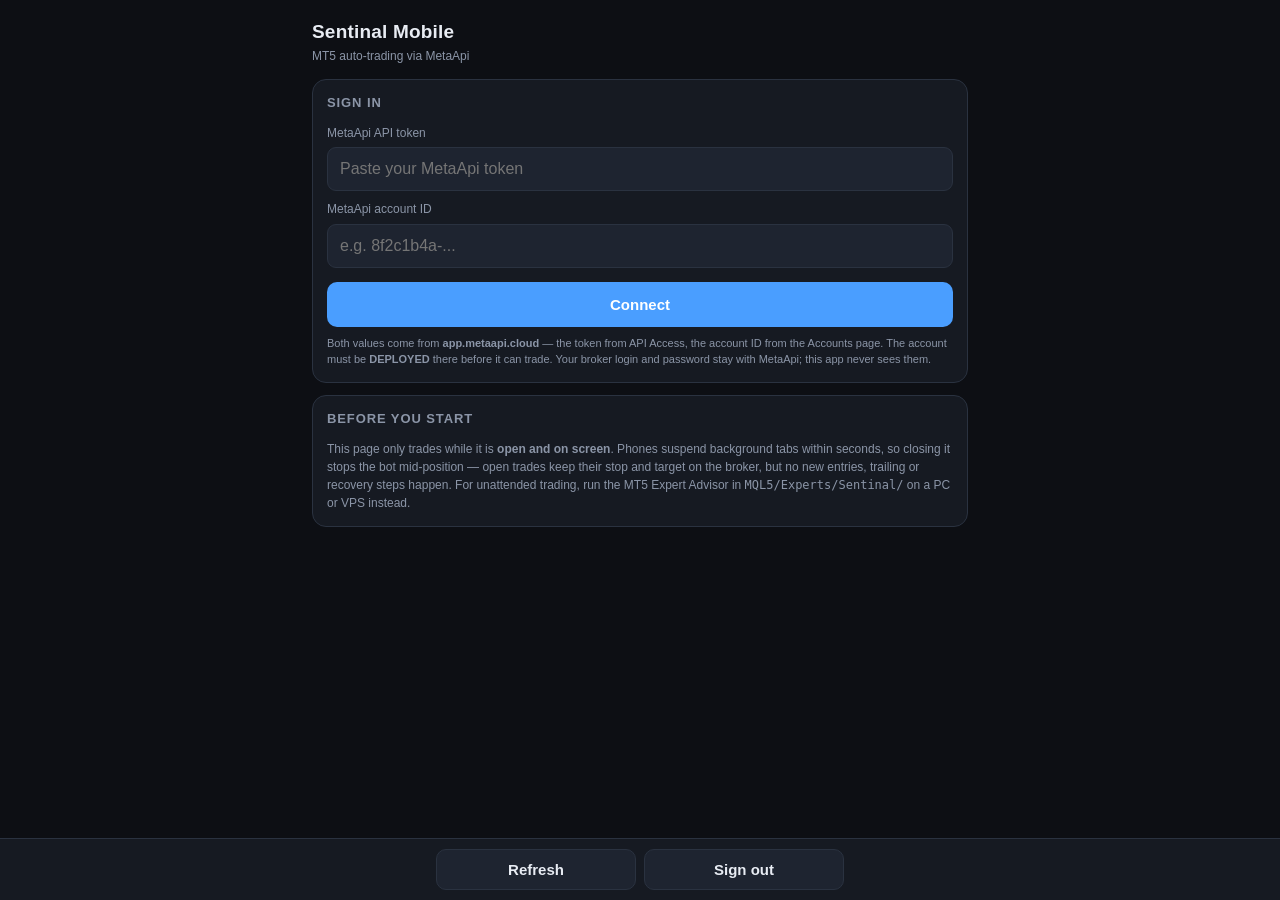
==== mobile/index.html @ 9204e298 "Add mobile web app for auto-trading via MetaApi A phone cannot speak MT5's protocol - there is no pu" ====
<!doctype html>
<html lang="en">
<head>
<meta charset="utf-8">
<meta name="viewport" content="width=device-width, initial-scale=1, viewport-fit=cover">
<meta name="theme-color" content="#0d0f14">
<meta name="apple-mobile-web-app-capable" content="yes">
<title>Sentinal Mobile</title>
<style>
  :root{
    --bg:#0d0f14; --panel:#161a22; --panel2:#1e2430; --line:#2a3240;
    --text:#e8ecf3; --dim:#8b95a7; --accent:#4a9eff;
    --ok:#33d17a; --warn:#f0b429; --bad:#ff5c5c;
  }
  *{box-sizing:border-box;-webkit-tap-highlight-color:transparent}
  html,body{margin:0;padding:0}
  body{
    background:var(--bg); color:var(--text);
    font:15px/1.45 -apple-system,BlinkMacSystemFont,"Segoe UI",Roboto,sans-serif;
    padding:env(safe-area-inset-top) 0 env(safe-area-inset-bottom);
    overscroll-behavior-y:contain;
  }
  .wrap{max-width:680px;margin:0 auto;padding:12px 12px 90px}
  h1{font-size:19px;margin:6px 0 2px;letter-spacing:.2px}
  .sub{color:var(--dim);font-size:12px;margin-bottom:14px}
  .card{background:var(--panel);border:1px solid var(--line);border-radius:14px;padding:14px;margin-bottom:12px}
  .card h2{font-size:13px;text-transform:uppercase;letter-spacing:.9px;color:var(--dim);margin:0 0 12px}
  label{display:block;font-size:12px;color:var(--dim);margin:10px 0 5px}
  input,select{
    width:100%;background:var(--panel2);border:1px solid var(--line);color:var(--text);
    border-radius:9px;padding:12px;font-size:16px;font-family:inherit;
  }
  input:focus,select:focus{outline:none;border-color:var(--accent)}
  button{
    width:100%;border:0;border-radius:10px;padding:14px;font-size:15px;font-weight:600;
    font-family:inherit;background:var(--accent);color:#fff;margin-top:14px;cursor:pointer;
  }
  button.ghost{background:var(--panel2);color:var(--text);border:1px solid var(--line)}
  button:disabled{opacity:.5}
  .row{display:flex;justify-content:space-between;gap:10px;padding:7px 0;border-bottom:1px solid var(--line);font-size:13px}
  .row:last-child{border-bottom:0}
  .row .k{color:var(--dim)}
  .row .v{text-align:right;font-variant-numeric:tabular-nums;word-break:break-word}
  .pill{display:inline-block;padding:3px 10px;border-radius:999px;font-size:11px;font-weight:700;letter-spacing:.5px}
  .ok{background:rgba(51,209,122,.15);color:var(--ok)}
  .warn{background:rgba(240,180,41,.15);color:var(--warn)}
  .bad{background:rgba(255,92,92,.15);color:var(--bad)}
  .err{background:rgba(255,92,92,.1);border:1px solid rgba(255,92,92,.35);color:#ffb3b3;
       border-radius:9px;padding:11px;font:12px/1.5 ui-monospace,SFMono-Regular,Menlo,monospace;
       white-space:pre-wrap;word-break:break-all;margin-top:10px}
  canvas{width:100%;height:220px;display:block;background:var(--panel2);border-radius:10px}
  .toggle{display:flex;align-items:center;justify-content:space-between;gap:12px;margin-top:4px}
  .switch{position:relative;width:60px;height:34px;flex:0 0 60px}
  .switch input{position:absolute;opacity:0;width:100%;height:100%;margin:0;z-index:2}
  .slider{position:absolute;inset:0;background:var(--panel2);border:1px solid var(--line);
          border-radius:999px;transition:.2s}
  .slider:before{content:"";position:absolute;width:26px;height:26px;left:3px;top:3px;
                 background:var(--dim);border-radius:50%;transition:.2s}
  .switch input:checked+.slider{background:rgba(51,209,122,.25);border-color:var(--ok)}
  .switch input:checked+.slider:before{transform:translateX(26px);background:var(--ok)}
  .hint{font-size:11px;color:var(--dim);margin-top:8px;line-height:1.5}
  .log{font:11px/1.6 ui-monospace,SFMono-Regular,Menlo,monospace;color:var(--dim);
       max-height:190px;overflow-y:auto;white-space:pre-wrap;word-break:break-word}
  .grid2{display:grid;grid-template-columns:1fr 1fr;gap:10px}
  .hidden{display:none}
  .bar{position:fixed;left:0;right:0;bottom:0;background:var(--panel);border-top:1px solid var(--line);
       padding:10px 12px calc(10px + env(safe-area-inset-bottom));display:flex;gap:8px;justify-content:center}
  .bar button{margin:0;flex:1;max-width:200px;padding:11px}
</style>
</head>
<body>
<div class="wrap">

  <h1>Sentinal Mobile</h1>
  <div class="sub">MT5 auto-trading via MetaApi</div>

  <!-- ---------------- LOGIN ---------------- -->
  <section id="loginView">
    <div class="card">
      <h2>Sign in</h2>

      <label>MetaApi API token</label>
      <input id="inToken" type="password" placeholder="Paste your MetaApi token" autocomplete="off">

      <label>MetaApi account ID</label>
      <input id="inAccount" type="text" placeholder="e.g. 8f2c1b4a-..." autocomplete="off">

      <button id="btnConnect">Connect</button>
      <div id="loginErr" class="err hidden"></div>

      <div class="hint">
        Both values come from <b>app.metaapi.cloud</b> — the token from API Access,
        the account ID from the Accounts page. The account must be
        <b>DEPLOYED</b> there before it can trade. Your broker login and password
        stay with MetaApi; this app never sees them.
      </div>
    </div>

    <div class="card">
      <h2>Before you start</h2>
      <div class="hint" style="font-size:12px">
        This page only trades while it is <b>open and on screen</b>. Phones suspend
        background tabs within seconds, so closing it stops the bot mid-position —
        open trades keep their stop and target on the broker, but no new entries,
        trailing or recovery steps happen. For unattended trading, run the MT5
        Expert Advisor in <code>MQL5/Experts/Sentinal/</code> on a PC or VPS instead.
      </div>
    </div>
  </section>

  <!-- ---------------- MAIN ---------------- -->
  <section id="mainView" class="hidden">

    <div class="card">
      <h2>Connection</h2>
      <div id="connRows"></div>
      <div id="connErr" class="err hidden"></div>
    </div>

    <div class="card">
      <h2>Auto-trade</h2>
      <div class="toggle">
        <div>
          <div id="autoLabel" style="font-weight:600">Off — monitoring only</div>
          <div class="hint" style="margin-top:2px">Places live orders when on.</div>
        </div>
        <label class="switch">
          <input type="checkbox" id="autoToggle">
          <span class="slider"></span>
        </label>
      </div>
      <div id="autoState" class="hint"></div>
    </div>

    <div class="card">
      <h2>Market</h2>
      <div id="priceRows"></div>
      <canvas id="chart" width="640" height="220"></canvas>
      <div class="hint" id="chartInfo">Loading candles…</div>
    </div>

    <div class="card">
      <h2>Trade settings</h2>
      <div class="grid2">
        <div><label>Symbol</label><input id="sSymbol" value="XAUUSD"></div>
        <div><label>Timeframe</label>
          <select id="sTimeframe">
            <option>1m</option><option>5m</option><option selected>15m</option>
            <option>30m</option><option>1h</option><option>4h</option>
          </select></div>
        <div><label>Initial lot</label><input id="sLot" type="number" step="0.01" value="0.01"></div>
        <div><label>Max positions</label><input id="sMaxPos" type="number" step="1" value="5"></div>
        <div><label>Stop loss ($)</label><input id="sSL" type="number" step="0.1" value="2.0"></div>
        <div><label>Take profit ($)</label><input id="sTP" type="number" step="0.1" value="1.0"></div>
      </div>
    </div>

    <div class="card">
      <h2>Martingale</h2>
      <div class="grid2">
        <div><label>Multiplier</label><input id="sMult" type="number" step="0.1" value="2.0"></div>
        <div><label>Max recovery</label><input id="sMaxRec" type="number" step="1" value="3"></div>
        <div><label>Loss to recover ($)</label><input id="sTrigger" type="number" step="0.1" value="0.5"></div>
        <div><label>Enabled</label>
          <select id="sMart"><option value="1" selected>Yes</option><option value="0">No</option></select></div>
      </div>
      <div id="recoveryRow" class="hint"></div>
    </div>

    <div class="card">
      <h2>Risk &amp; session</h2>
      <div class="grid2">
        <div><label>Daily profit target ($)</label><input id="sDayTarget" type="number" step="1" value="100"></div>
        <div><label>Max total loss (%)</label><input id="sMaxLoss" type="number" step="1" value="50"></div>
        <div><label>NY start (UTC)</label><input id="sNYStart" type="number" step="1" value="13"></div>
        <div><label>NY end (UTC)</label><input id="sNYEnd" type="number" step="1" value="22"></div>
        <div><label>New York only</label>
          <select id="sNYOnly"><option value="1" selected>Yes</option><option value="0">No</option></select></div>
        <div><label>Max spread (points)</label><input id="sMaxSpread" type="number" step="1" value="500"></div>
      </div>
      <button class="ghost" id="btnSave">Save settings</button>
    </div>

    <div class="card">
      <h2>Activity</h2>
      <div id="log" class="log"></div>
    </div>
  </section>
</div>

<div class="bar hidden" id="bottomBar">
  <button class="ghost" id="btnRefresh">Refresh</button>
  <button class="ghost" id="btnLogout">Sign out</button>
</div>

<script>
"use strict";

/* ------------------------------------------------------------------
   MetaApi REST client.

   The phone cannot speak MT5's protocol, so MetaApi runs a real
   terminal in the cloud and exposes it over HTTPS. Every failure is
   surfaced with its exact status and body rather than a generic
   message - a wrong region or an undeployed account should say so.
------------------------------------------------------------------- */
const PROVISIONING = "https://mt-provisioning-api-v1.agiliumtrade.agiliumtrade.ai";
const clientBase = region =>
  `https://mt-client-api-v1.${region}.agiliumtrade.agiliumtrade.ai`;

const S = {
  token: "", accountId: "", region: "", state: "", connStatus: "",
  account: null, price: null, candles: [], positions: [],
  balance: 0, equity: 0, startEquity: 0, dayStartEquity: 0, dayStamp: "",
  auto: false, recoveryStep: 0, lastDealId: "", halted: "", timer: null,
  lastBarTime: 0, lastEntryBar: 0
};

const $ = id => document.getElementById(id);
const nowUTC = () => new Date();

function log(msg, kind) {
  const el = $("log");
  const t = new Date().toTimeString().slice(0, 8);
  const mark = kind === "bad" ? "!" : kind === "ok" ? "+" : "·";
  el.textContent = `${t} ${mark} ${msg}\n` + el.textContent;
  if (el.textContent.length > 9000) el.textContent = el.textContent.slice(0, 9000);
}

async function api(url, opts = {}) {
  const res = await fetch(url, {
    ...opts,
    headers: { "auth-token": S.token, "Content-Type": "application/json", ...(opts.headers || {}) }
  });
  const text = await res.text();
  let body; try { body = text ? JSON.parse(text) : null; } catch { body = text; }
  if (!res.ok) {
    const detail = typeof body === "string" ? body : JSON.stringify(body, null, 2);
    const err = new Error(`HTTP ${res.status} ${res.statusText}\n${detail}`);
    err.status = res.status;
    throw err;
  }
  return body;
}

/* ---------------- settings ---------------- */
const FIELDS = ["sSymbol","sTimeframe","sLot","sMaxPos","sSL","sTP","sMult","sMaxRec",
                "sTrigger","sMart","sDayTarget","sMaxLoss","sNYStart","sNYEnd","sNYOnly","sMaxSpread"];

function saveSettings() {
  const o = {}; FIELDS.forEach(f => o[f] = $(f).value);
  localStorage.setItem("sentinal.settings", JSON.stringify(o));
  log("Settings saved.", "ok");
}
function loadSettings() {
  try {
    const o = JSON.parse(localStorage.getItem("sentinal.settings") || "{}");
    FIELDS.forEach(f => { if (o[f] !== undefined) $(f).value = o[f]; });
  } catch {}
}
const cfg = () => ({
  symbol: $("sSymbol").value.trim(),
  timeframe: $("sTimeframe").value,
  lot: +$("sLot").value, maxPos: +$("sMaxPos").value,
  sl: +$("sSL").value, tp: +$("sTP").value,
  mult: +$("sMult").value, maxRec: +$("sMaxRec").value,
  trigger: +$("sTrigger").value, martingale: $("sMart").value === "1",
  dayTarget: +$("sDayTarget").value, maxLoss: +$("sMaxLoss").value,
  nyStart: +$("sNYStart").value, nyEnd: +$("sNYEnd").value,
  nyOnly: $("sNYOnly").value === "1", maxSpread: +$("sMaxSpread").value
});

/* ---------------- connect ---------------- */
async function connect() {
  const token = $("inToken").value.trim();
  const accountId = $("inAccount").value.trim();
  $("loginErr").classList.add("hidden");

  if (!token || !accountId) {
    showLoginError("Both the MetaApi token and the account ID are required.");
    return;
  }
  $("btnConnect").disabled = true;
  $("btnConnect").textContent = "Connecting…";

  S.token = token; S.accountId = accountId;
  try {
    const acc = await api(`${PROVISIONING}/users/current/accounts/${accountId}`);
    S.account = acc;
    S.region  = acc.region || "new-york";
    S.state   = acc.state || "UNKNOWN";
    S.connStatus = acc.connectionStatus || "UNKNOWN";

    localStorage.setItem("sentinal.auth", JSON.stringify({ token, accountId }));
    log(`Account ${acc.name || accountId} — ${S.state} in ${S.region}.`, "ok");

    $("loginView").classList.add("hidden");
    $("mainView").classList.remove("hidden");
    $("bottomBar").classList.remove("hidden");

    await refresh();
    S.timer = setInterval(tick, 5000);
  } catch (e) {
    showLoginError(e.message);
  } finally {
    $("btnConnect").disabled = false;
    $("btnConnect").textContent = "Connect";
  }
}

function showLoginError(msg) {
  const el = $("loginErr");
  el.textContent = msg;
  el.classList.remove("hidden");
}

/* ---------------- polling ---------------- */
async function refresh() {
  const c = cfg();
  $("connErr").classList.add("hidden");
  try {
    const acc = await api(`${PROVISIONING}/users/current/accounts/${S.accountId}`);
    S.account = acc; S.region = acc.region || S.region;
    S.state = acc.state; S.connStatus = acc.connectionStatus;

    if (acc.state !== "DEPLOYED") {
      renderConnection();
      showConnError(
        `Account state is ${acc.state}, not DEPLOYED.\n` +
        `Open app.metaapi.cloud/accounts and deploy it. Nothing can trade until then.`);
      return;
    }

    const base = clientBase(S.region);
    const [info, price, positions] = await Promise.all([
      api(`${base}/users/current/accounts/${S.accountId}/account-information`),
      api(`${base}/users/current/accounts/${S.accountId}/symbols/${encodeURIComponent(c.symbol)}/current-price`),
      api(`${base}/users/current/accounts/${S.accountId}/positions`)
    ]);

    S.balance = info.balance; S.equity = info.equity;
    S.price = price; S.positions = positions || [];
    if (!S.startEquity) S.startEquity = info.equity;

    const day = new Date().toISOString().slice(0, 10);
    if (S.dayStamp !== day) { S.dayStamp = day; S.dayStartEquity = info.equity; S.halted = ""; }

    await loadCandles();
    renderConnection(); renderPrice(); drawChart();
  } catch (e) {
    renderConnection();
    showConnError(e.message);
  }
}

function showConnError(msg) {
  const el = $("connErr");
  el.textContent = msg;
  el.classList.remove("hidden");
}

async function loadCandles() {
  const c = cfg();
  const base = clientBase(S.region);
  const url = `${base}/users/current/accounts/${S.accountId}` +
              `/historical-market-data/symbols/${encodeURIComponent(c.symbol)}` +
              `/timeframes/${c.timeframe}/candles?limit=120`;
  const data = await api(url);
  S.candles = Array.isArray(data) ? data : [];
  $("chartInfo").textContent =
    S.candles.length ? `${S.candles.length} candles · ${c.symbol} ${c.timeframe}`
                     : "No candle data returned for this symbol.";
}

/* ---------------- render ---------------- */
function rows(target, pairs) {
  $(target).innerHTML = pairs.map(([k, v, cls]) =>
    `<div class="row"><span class="k">${k}</span><span class="v ${cls || ""}">${v}</span></div>`
  ).join("");
}

function renderConnection() {
  const a = S.account || {};
  const deployed = S.state === "DEPLOYED";
  const connected = S.connStatus === "CONNECTED";
  const pill = (t, c) => `<span class="pill ${c}">${t}</span>`;

  rows("connRows", [
    ["State", deployed ? pill("DEPLOYED", "ok") : pill(S.state || "UNKNOWN", "bad")],
    ["Broker link", connected ? pill("CONNECTED", "ok") : pill(S.connStatus || "—", "warn")],
    ["Region", S.region || "—"],
    ["Account", a.login ? `${a.login} (${a.name || ""})` : "—"],
    ["Balance", S.balance ? S.balance.toFixed(2) : "—"],
    ["Equity", S.equity ? S.equity.toFixed(2) : "—"],
    ["Open positions", `${S.positions.length} / ${cfg().maxPos}`]
  ]);
}

function renderPrice() {
  const p = S.price || {};
  const c = cfg();
  const spread = (p.ask != null && p.bid != null) ? (p.ask - p.bid) : null;
  const digits = (S.candles[0] && String(S.candles[0].close).split(".")[1]?.length) || 2;
  const point = Math.pow(10, -digits);
  const spreadPts = spread != null ? spread / point : null;

  rows("priceRows", [
    ["Symbol", c.symbol],
    ["Bid / Ask", p.bid != null ? `${p.bid} / ${p.ask}` : "—"],
    ["Spread", spreadPts != null
      ? `${spreadPts.toFixed(0)} / ${c.maxSpread} pts` +
        (spreadPts > c.maxSpread ? "  (too wide)" : "")
      : "—",
      spreadPts != null && spreadPts > c.maxSpread ? "" : ""],
    ["Session", c.nyOnly ? (inSession() ? "NY open" : "outside NY") : "always on"],
    ["Recovery", c.martingale ? `step ${S.recoveryStep} / ${c.maxRec} · next lot ${nextLot().toFixed(2)}` : "off"]
  ]);
  $("recoveryRow").textContent = c.martingale
    ? `Ladder: ${Array.from({length: c.maxRec + 1}, (_, i) => (c.lot * Math.pow(c.mult, i)).toFixed(2)).join(" → ")}`
    : "Martingale disabled — every entry uses the initial lot.";
}

function drawChart() {
  const cv = $("chart"), ctx = cv.getContext("2d");
  const W = cv.width, H = cv.height;
  ctx.clearRect(0, 0, W, H);
  const data = S.candles.slice(-70);
  if (!data.length) return;

  const highs = data.map(d => d.high), lows = data.map(d => d.low);
  const hi = Math.max(...highs), lo = Math.min(...lows);
  const pad = (hi - lo) * 0.08 || 1;
  const top = hi + pad, bot = lo - pad;
  const y = v => H - ((v - bot) / (top - bot)) * H;
  const bw = W / data.length;

  ctx.strokeStyle = "#2a3240"; ctx.lineWidth = 1;
  for (let i = 1; i < 4; i++) {
    const gy = (H / 4) * i;
    ctx.beginPath(); ctx.moveTo(0, gy); ctx.lineTo(W, gy); ctx.stroke();
  }

  data.forEach((d, i) => {
    const x = i * bw + bw / 2;
    const up = d.close >= d.open;
    ctx.strokeStyle = ctx.fillStyle = up ? "#33d17a" : "#ff5c5c";
    ctx.beginPath(); ctx.moveTo(x, y(d.high)); ctx.lineTo(x, y(d.low)); ctx.stroke();
    const yo = y(d.open), yc = y(d.close);
    ctx.fillRect(x - bw * 0.32, Math.min(yo, yc), bw * 0.64, Math.max(1, Math.abs(yc - yo)));
  });
}

/* ---------------- strategy (mirrors the EA) ---------------- */
function ema(values, period) {
  const k = 2 / (period + 1);
  let e = values[0], out = [e];
  for (let i = 1; i < values.length; i++) { e = values[i] * k + e * (1 - k); out.push(e); }
  return out;
}

function signal() {
  const closes = S.candles.map(c => c.close);
  if (closes.length < 40) return 0;
  const f = ema(closes, 12), s = ema(closes, 26);
  const n = closes.length - 1;
  if (f[n - 1] <= s[n - 1] && f[n] > s[n]) return 1;
  if (f[n - 1] >= s[n - 1] && f[n] < s[n]) return -1;
  return 0;
}

function inSession() {
  const c = cfg();
  if (!c.nyOnly) return true;
  const h = nowUTC().getUTCHours();
  return c.nyStart <= c.nyEnd ? (h >= c.nyStart && h < c.nyEnd)
                              : (h >= c.nyStart || h < c.nyEnd);
}

function nextLot() {
  const c = cfg();
  if (!c.martingale || S.recoveryStep <= 0) return c.lot;
  return +(c.lot * Math.pow(c.mult, S.recoveryStep)).toFixed(2);
}

function blockedReason() {
  const c = cfg();
  if (!S.auto) return "auto-trade off";
  if (S.state !== "DEPLOYED") return `account ${S.state}`;
  if (S.halted) return S.halted;
  if (!inSession()) return "outside New York session";
  if (S.positions.length >= c.maxPos) return "position limit reached";

  const p = S.price;
  if (!p || p.bid == null) return "no price";
  if (S.candles.length < 40) return "not enough candles";
  return "";
}

async function tick() {
  await refresh();
  const c = cfg();

  // Halt conditions, both proportional to the account.
  if (c.dayTarget > 0 && S.dayStartEquity && (S.equity - S.dayStartEquity) >= c.dayTarget) {
    if (S.halted !== "daily profit target reached") log("Daily profit target reached — stopping for today.", "ok");
    S.halted = "daily profit target reached";
  }
  if (c.maxLoss > 0 && S.startEquity &&
      ((S.equity - S.startEquity) / S.startEquity * 100) <= -c.maxLoss) {
    if (S.halted !== "max total loss reached") log("Max total loss reached — halted.", "bad");
    S.halted = "max total loss reached";
  }

  const reason = blockedReason();
  $("autoState").textContent = reason ? `Idle — ${reason}.` : "Armed — waiting for a signal.";
  if (reason) return;

  // One entry per candle.
  const last = S.candles[S.candles.length - 1];
  const barTime = last ? new Date(last.time).getTime() : 0;
  if (barTime && barTime === S.lastEntryBar) return;

  const sig = signal();
  if (!sig) return;

  const spread = S.price.ask - S.price.bid;
  await placeOrder(sig > 0 ? "ORDER_TYPE_BUY" : "ORDER_TYPE_SELL", spread);
  S.lastEntryBar = barTime;
}

async function placeOrder(actionType, spread) {
  const c = cfg();
  const lot = nextLot();
  const p = S.price;
  const isBuy = actionType === "ORDER_TYPE_BUY";
  const entry = isBuy ? p.ask : p.bid;

  // Dollar stop/target converted to a price distance for this lot size.
  // contractSize x lot gives money per 1.0 of price movement.
  const contract = (S.account && S.account.contractSize) || 100;
  const perPrice = contract * lot;
  if (perPrice <= 0) { log("Cannot size order — contract size unknown.", "bad"); return; }

  let slDist = c.sl / perPrice;
  let tpDist = c.tp / perPrice;
  const minDist = spread * 2;
  if (slDist < minDist) slDist = minDist;
  if (tpDist < minDist) tpDist = minDist;

  const sl = +(isBuy ? entry - slDist : entry + slDist).toFixed(3);
  const tp = +(isBuy ? entry + tpDist : entry - tpDist).toFixed(3);

  try {
    const base = clientBase(S.region);
    const res = await api(`${base}/users/current/accounts/${S.accountId}/trade`, {
      method: "POST",
      body: JSON.stringify({
        actionType, symbol: c.symbol, volume: lot,
        stopLoss: sl, takeProfit: tp, comment: "Sentinal"
      })
    });
    log(`${isBuy ? "BUY" : "SELL"} ${lot} @ ${entry} · SL ${sl} · TP ${tp}` +
        (res && res.orderId ? ` · #${res.orderId}` : ""), "ok");
  } catch (e) {
    log(`Order rejected: ${e.message.split("\n")[0]}`, "bad");
    showConnError(e.message);
  }
}

/* ---------------- auto-trade toggle ---------------- */
$("autoToggle").addEventListener("change", e => {
  S.auto = e.target.checked;
  $("autoLabel").textContent = S.auto ? "On — placing live orders" : "Off — monitoring only";
  $("autoLabel").style.color = S.auto ? "var(--ok)" : "var(--text)";
  log(S.auto ? "Auto-trade ENABLED." : "Auto-trade disabled.", S.auto ? "ok" : null);
  if (S.auto && S.state !== "DEPLOYED")
    log(`Account is ${S.state}; nothing will trade until it is DEPLOYED.`, "bad");
});

$("btnConnect").addEventListener("click", connect);
$("btnSave").addEventListener("click", saveSettings);
$("btnRefresh").addEventListener("click", () => { log("Manual refresh."); refresh(); });
$("btnLogout").addEventListener("click", () => {
  clearInterval(S.timer);
  localStorage.removeItem("sentinal.auth");
  location.reload();
});

/* ---------------- boot ---------------- */
loadSettings();
try {
  const saved = JSON.parse(localStorage.getItem("sentinal.auth") || "null");
  if (saved && saved.token) {
    $("inToken").value = saved.token;
    $("inAccount").value = saved.accountId;
  }
} catch {}
</script>
</body>
</html>
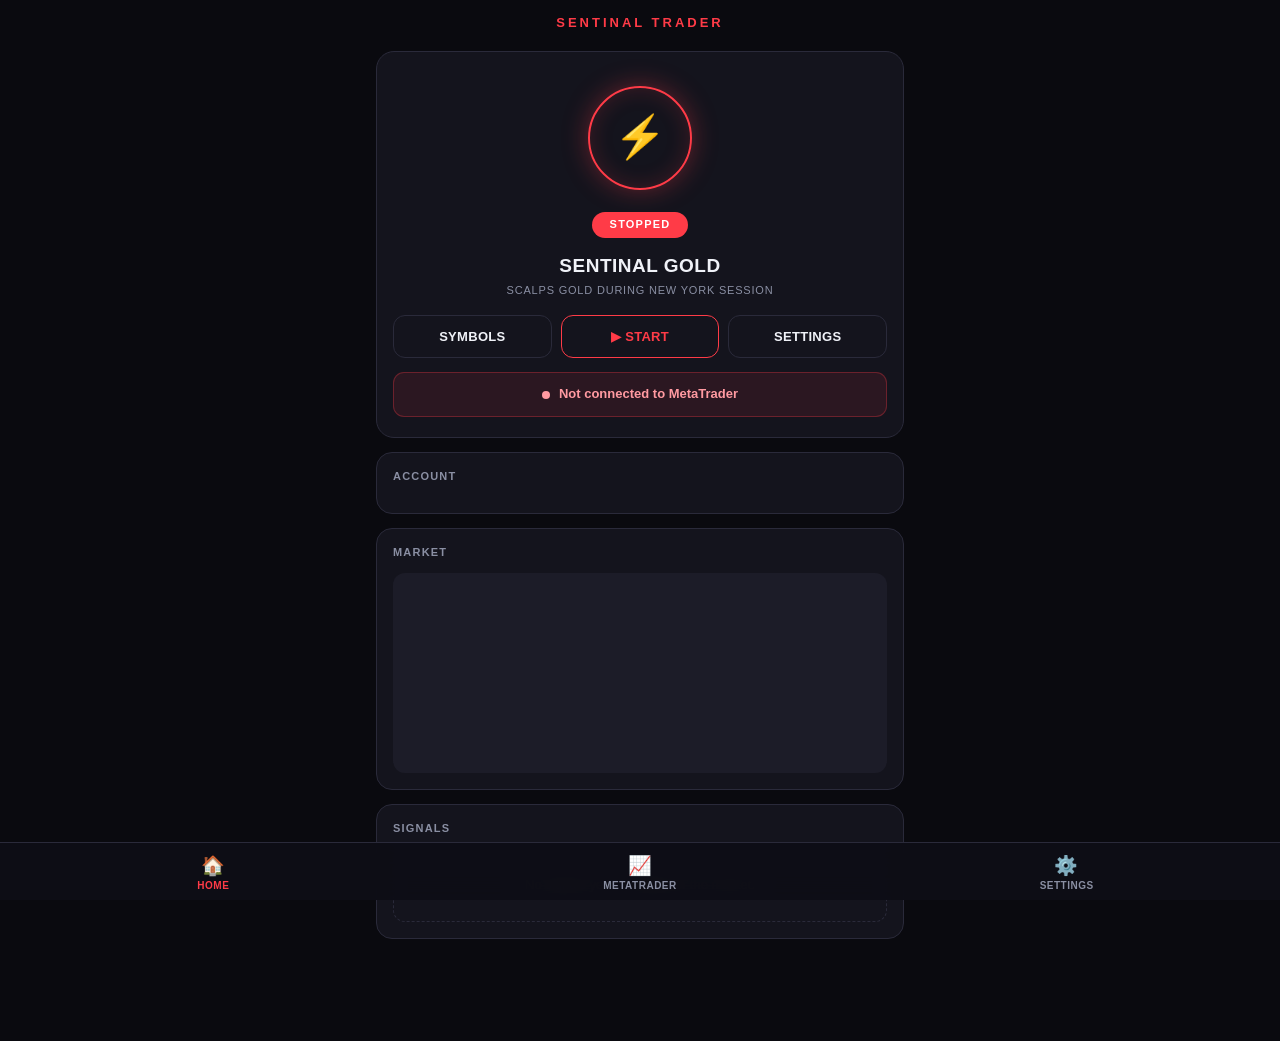
==== commit 10e2546e: "Rebuild mobile app around broker login and a start/stop bot card Reworks the app to the UX the user " ====
--- a/mobile/index.html
+++ b/mobile/index.html
@@ -3,598 +3,734 @@
 <head>
 <meta charset="utf-8">
 <meta name="viewport" content="width=device-width, initial-scale=1, viewport-fit=cover">
-<meta name="theme-color" content="#0d0f14">
+<meta name="theme-color" content="#0a0a0f">
 <meta name="apple-mobile-web-app-capable" content="yes">
-<title>Sentinal Mobile</title>
+<meta name="apple-mobile-web-app-status-bar-style" content="black-translucent">
+<title>Sentinal Trader</title>
 <style>
   :root{
-    --bg:#0d0f14; --panel:#161a22; --panel2:#1e2430; --line:#2a3240;
-    --text:#e8ecf3; --dim:#8b95a7; --accent:#4a9eff;
-    --ok:#33d17a; --warn:#f0b429; --bad:#ff5c5c;
+    --bg:#0a0a0f; --card:#14141d; --card2:#1c1c28; --line:#2a2a3a;
+    --text:#f0f2f8; --dim:#8a8fa3;
+    --red:#ff3b47; --redglow:rgba(255,59,71,.35);
+    --green:#22e06a; --amber:#ffc043; --blue:#4a9eff;
   }
   *{box-sizing:border-box;-webkit-tap-highlight-color:transparent}
-  html,body{margin:0;padding:0}
+  html,body{margin:0;padding:0;height:100%}
   body{
     background:var(--bg); color:var(--text);
     font:15px/1.45 -apple-system,BlinkMacSystemFont,"Segoe UI",Roboto,sans-serif;
-    padding:env(safe-area-inset-top) 0 env(safe-area-inset-bottom);
     overscroll-behavior-y:contain;
   }
-  .wrap{max-width:680px;margin:0 auto;padding:12px 12px 90px}
-  h1{font-size:19px;margin:6px 0 2px;letter-spacing:.2px}
-  .sub{color:var(--dim);font-size:12px;margin-bottom:14px}
-  .card{background:var(--panel);border:1px solid var(--line);border-radius:14px;padding:14px;margin-bottom:12px}
-  .card h2{font-size:13px;text-transform:uppercase;letter-spacing:.9px;color:var(--dim);margin:0 0 12px}
-  label{display:block;font-size:12px;color:var(--dim);margin:10px 0 5px}
+  .app{max-width:560px;margin:0 auto;min-height:100%;
+       padding:calc(14px + env(safe-area-inset-top)) 16px calc(88px + env(safe-area-inset-bottom))}
+
+  .brand{text-align:center;margin-bottom:18px}
+  .brand .name{font-size:13px;font-weight:800;letter-spacing:3px;color:var(--red)}
+
+  .orb{width:104px;height:104px;border-radius:50%;margin:14px auto 12px;
+       display:flex;align-items:center;justify-content:center;font-size:42px;
+       border:2px solid var(--red);box-shadow:0 0 26px var(--redglow),inset 0 0 22px rgba(255,59,71,.18)}
+  .orb.on{border-color:var(--green);box-shadow:0 0 26px rgba(34,224,106,.35),inset 0 0 22px rgba(34,224,106,.18)}
+
+  h1{font-size:22px;margin:4px 0 2px;text-align:center;letter-spacing:.3px}
+  .sub{color:var(--dim);font-size:13px;text-align:center;margin-bottom:18px}
+
+  .card{background:var(--card);border:1px solid var(--line);border-radius:16px;padding:16px;margin-bottom:14px}
+  .card h2{font-size:11px;text-transform:uppercase;letter-spacing:1.2px;color:var(--dim);margin:0 0 12px;font-weight:700}
+
+  label{display:block;font-size:12px;font-weight:600;color:var(--text);margin:14px 0 6px}
+  label:first-of-type{margin-top:0}
+  .field{position:relative}
+  .field .ico{position:absolute;left:13px;top:50%;transform:translateY(-50%);font-size:15px;opacity:.65}
   input,select{
-    width:100%;background:var(--panel2);border:1px solid var(--line);color:var(--text);
-    border-radius:9px;padding:12px;font-size:16px;font-family:inherit;
-  }
-  input:focus,select:focus{outline:none;border-color:var(--accent)}
-  button{
-    width:100%;border:0;border-radius:10px;padding:14px;font-size:15px;font-weight:600;
-    font-family:inherit;background:var(--accent);color:#fff;margin-top:14px;cursor:pointer;
-  }
-  button.ghost{background:var(--panel2);color:var(--text);border:1px solid var(--line)}
-  button:disabled{opacity:.5}
-  .row{display:flex;justify-content:space-between;gap:10px;padding:7px 0;border-bottom:1px solid var(--line);font-size:13px}
-  .row:last-child{border-bottom:0}
-  .row .k{color:var(--dim)}
-  .row .v{text-align:right;font-variant-numeric:tabular-nums;word-break:break-word}
-  .pill{display:inline-block;padding:3px 10px;border-radius:999px;font-size:11px;font-weight:700;letter-spacing:.5px}
-  .ok{background:rgba(51,209,122,.15);color:var(--ok)}
-  .warn{background:rgba(240,180,41,.15);color:var(--warn)}
-  .bad{background:rgba(255,92,92,.15);color:var(--bad)}
-  .err{background:rgba(255,92,92,.1);border:1px solid rgba(255,92,92,.35);color:#ffb3b3;
-       border-radius:9px;padding:11px;font:12px/1.5 ui-monospace,SFMono-Regular,Menlo,monospace;
-       white-space:pre-wrap;word-break:break-all;margin-top:10px}
-  canvas{width:100%;height:220px;display:block;background:var(--panel2);border-radius:10px}
-  .toggle{display:flex;align-items:center;justify-content:space-between;gap:12px;margin-top:4px}
-  .switch{position:relative;width:60px;height:34px;flex:0 0 60px}
-  .switch input{position:absolute;opacity:0;width:100%;height:100%;margin:0;z-index:2}
-  .slider{position:absolute;inset:0;background:var(--panel2);border:1px solid var(--line);
-          border-radius:999px;transition:.2s}
-  .slider:before{content:"";position:absolute;width:26px;height:26px;left:3px;top:3px;
-                 background:var(--dim);border-radius:50%;transition:.2s}
-  .switch input:checked+.slider{background:rgba(51,209,122,.25);border-color:var(--ok)}
-  .switch input:checked+.slider:before{transform:translateX(26px);background:var(--ok)}
-  .hint{font-size:11px;color:var(--dim);margin-top:8px;line-height:1.5}
-  .log{font:11px/1.6 ui-monospace,SFMono-Regular,Menlo,monospace;color:var(--dim);
-       max-height:190px;overflow-y:auto;white-space:pre-wrap;word-break:break-word}
-  .grid2{display:grid;grid-template-columns:1fr 1fr;gap:10px}
-  .hidden{display:none}
-  .bar{position:fixed;left:0;right:0;bottom:0;background:var(--panel);border-top:1px solid var(--line);
-       padding:10px 12px calc(10px + env(safe-area-inset-bottom));display:flex;gap:8px;justify-content:center}
-  .bar button{margin:0;flex:1;max-width:200px;padding:11px}
+    width:100%;background:var(--card2);border:1px solid var(--line);color:var(--text);
+    border-radius:11px;padding:14px 14px 14px 40px;font-size:16px;font-family:inherit;
+    appearance:none;-webkit-appearance:none;
+  }
+  select{background-image:linear-gradient(45deg,transparent 50%,var(--dim) 50%),
+                        linear-gradient(135deg,var(--dim) 50%,transparent 50%);
+         background-position:calc(100% - 19px) 50%,calc(100% - 14px) 50%;
+         background-size:5px 5px,5px 5px;background-repeat:no-repeat}
+  input.plain,select.plain{padding-left:14px}
+  input:focus,select:focus{outline:none;border-color:var(--red)}
+
+  button{width:100%;border:0;border-radius:12px;padding:15px;font-size:15px;font-weight:700;
+         font-family:inherit;background:var(--red);color:#fff;margin-top:16px;cursor:pointer;
+         letter-spacing:.3px}
+  button.ghost{background:transparent;color:var(--text);border:1px solid var(--line)}
+  button.green{background:var(--green);color:#03210f}
+  button:disabled{opacity:.45}
+
+  .note{display:flex;gap:10px;align-items:flex-start;background:rgba(74,158,255,.09);
+        border:1px solid rgba(74,158,255,.3);border-radius:11px;padding:12px;margin-top:14px;
+        font-size:12px;line-height:1.5;color:#bcd8ff}
+
+  .status{display:flex;gap:9px;align-items:center;justify-content:center;border-radius:11px;
+          padding:12px;font-size:13px;font-weight:600;margin-top:14px}
+  .status.off{background:rgba(255,59,71,.1);border:1px solid rgba(255,59,71,.3);color:#ff9aa1}
+  .status.on{background:rgba(34,224,106,.1);border:1px solid rgba(34,224,106,.3);color:#8df0b4}
+  .status.busy{background:rgba(255,192,67,.1);border:1px solid rgba(255,192,67,.3);color:#ffd98a}
+  .dot{width:8px;height:8px;border-radius:50%;background:currentColor;flex:0 0 8px}
+
+  .err{background:rgba(255,59,71,.08);border:1px solid rgba(255,59,71,.35);color:#ffb3b8;
+       border-radius:11px;padding:12px;margin-top:12px;
+       font:11px/1.55 ui-monospace,SFMono-Regular,Menlo,monospace;white-space:pre-wrap;word-break:break-all}
+
+  .linkrow{display:flex;justify-content:space-between;align-items:center;margin-bottom:12px}
+  .linkrow .l{font-size:13px;font-weight:700;color:var(--green)}
+  .linkrow a{font-size:12px;font-weight:600;color:var(--dim);text-decoration:none;margin-left:16px}
+  .linkrow a.danger{color:var(--red)}
+
+  .kv{display:grid;grid-template-columns:1fr 1fr;gap:12px;margin-top:4px}
+  .kv .k{font-size:11px;color:var(--dim);margin-bottom:2px}
+  .kv .v{font-size:13px;font-weight:600;word-break:break-word}
+
+  .botcard{background:var(--card);border:1px solid var(--line);border-radius:18px;padding:20px 16px;text-align:center;margin-bottom:14px}
+  .badge{display:inline-block;padding:5px 18px;border-radius:999px;font-size:11px;font-weight:800;letter-spacing:1.2px;margin-top:10px}
+  .badge.stopped{background:var(--red);color:#fff}
+  .badge.running{background:var(--green);color:#03210f}
+  .botname{font-size:19px;font-weight:800;letter-spacing:.5px;margin:14px 0 4px}
+  .bottag{font-size:11px;color:var(--dim);letter-spacing:.8px;text-transform:uppercase}
+  .btnrow{display:flex;gap:9px;margin-top:16px}
+  .btnrow button{margin:0;flex:1;padding:13px 8px;font-size:13px;border:1px solid var(--line);background:transparent;color:var(--text)}
+  .btnrow button.primary{border-color:var(--red);color:var(--red)}
+  .btnrow button.primary.on{border-color:var(--green);color:var(--green)}
+
+  .rowlist .row{display:flex;justify-content:space-between;gap:12px;padding:9px 0;
+                border-bottom:1px solid var(--line);font-size:13px}
+  .rowlist .row:last-child{border-bottom:0}
+  .rowlist .k{color:var(--dim)}
+  .rowlist .v{text-align:right;font-variant-numeric:tabular-nums;font-weight:600}
+  .v.good{color:var(--green)} .v.bad{color:var(--red)} .v.warn{color:var(--amber)}
+
+  canvas{width:100%;height:200px;display:block;background:var(--card2);border-radius:12px;margin-top:4px}
+
+  .grid2{display:grid;grid-template-columns:1fr 1fr;gap:12px}
+  .log{font:11px/1.65 ui-monospace,SFMono-Regular,Menlo,monospace;color:var(--dim);
+       max-height:210px;overflow-y:auto;white-space:pre-wrap;word-break:break-word}
+  .empty{text-align:center;color:var(--dim);font-size:13px;padding:26px 10px;
+         border:1px dashed var(--line);border-radius:12px}
+
+  .nav{position:fixed;left:0;right:0;bottom:0;background:rgba(14,14,22,.97);
+       backdrop-filter:blur(12px);border-top:1px solid var(--line);display:flex;
+       padding-bottom:env(safe-area-inset-bottom);z-index:10}
+  .nav button{flex:1;background:none;border:0;margin:0;padding:11px 4px 9px;border-radius:0;
+              color:var(--dim);font-size:10px;font-weight:700;letter-spacing:.5px}
+  .nav button .i{display:block;font-size:19px;margin-bottom:3px}
+  .nav button.active{color:var(--red)}
+  .hidden{display:none!important}
 </style>
 </head>
 <body>
-<div class="wrap">
-
-  <h1>Sentinal Mobile</h1>
-  <div class="sub">MT5 auto-trading via MetaApi</div>
-
-  <!-- ---------------- LOGIN ---------------- -->
-  <section id="loginView">
+<div class="app">
+
+  <!-- ================= HOME ================= -->
+  <section id="tabHome">
+    <div class="brand"><div class="name">SENTINAL TRADER</div></div>
+
+    <div class="botcard">
+      <div class="orb" id="botOrb">⚡</div>
+      <div id="botBadge" class="badge stopped">STOPPED</div>
+      <div class="botname">SENTINAL GOLD</div>
+      <div class="bottag">Scalps gold during New York session</div>
+      <div class="btnrow">
+        <button id="btnSymbols" class="">SYMBOLS</button>
+        <button id="btnStart" class="primary">▶ START</button>
+        <button id="btnSettingsJump">SETTINGS</button>
+      </div>
+      <div id="botState" class="status off" style="margin-top:14px">
+        <span class="dot"></span><span id="botStateText">Not connected to MetaTrader</span>
+      </div>
+    </div>
+
     <div class="card">
-      <h2>Sign in</h2>
-
-      <label>MetaApi API token</label>
-      <input id="inToken" type="password" placeholder="Paste your MetaApi token" autocomplete="off">
-
-      <label>MetaApi account ID</label>
-      <input id="inAccount" type="text" placeholder="e.g. 8f2c1b4a-..." autocomplete="off">
-
-      <button id="btnConnect">Connect</button>
-      <div id="loginErr" class="err hidden"></div>
-
-      <div class="hint">
-        Both values come from <b>app.metaapi.cloud</b> — the token from API Access,
-        the account ID from the Accounts page. The account must be
-        <b>DEPLOYED</b> there before it can trade. Your broker login and password
-        stay with MetaApi; this app never sees them.
-      </div>
-    </div>
-
-    <div class="card">
-      <h2>Before you start</h2>
-      <div class="hint" style="font-size:12px">
-        This page only trades while it is <b>open and on screen</b>. Phones suspend
-        background tabs within seconds, so closing it stops the bot mid-position —
-        open trades keep their stop and target on the broker, but no new entries,
-        trailing or recovery steps happen. For unattended trading, run the MT5
-        Expert Advisor in <code>MQL5/Experts/Sentinal/</code> on a PC or VPS instead.
-      </div>
-    </div>
-  </section>
-
-  <!-- ---------------- MAIN ---------------- -->
-  <section id="mainView" class="hidden">
-
-    <div class="card">
-      <h2>Connection</h2>
-      <div id="connRows"></div>
-      <div id="connErr" class="err hidden"></div>
-    </div>
-
-    <div class="card">
-      <h2>Auto-trade</h2>
-      <div class="toggle">
-        <div>
-          <div id="autoLabel" style="font-weight:600">Off — monitoring only</div>
-          <div class="hint" style="margin-top:2px">Places live orders when on.</div>
-        </div>
-        <label class="switch">
-          <input type="checkbox" id="autoToggle">
-          <span class="slider"></span>
-        </label>
-      </div>
-      <div id="autoState" class="hint"></div>
+      <h2>Account</h2>
+      <div id="acctRows" class="rowlist"></div>
     </div>
 
     <div class="card">
       <h2>Market</h2>
-      <div id="priceRows"></div>
-      <canvas id="chart" width="640" height="220"></canvas>
-      <div class="hint" id="chartInfo">Loading candles…</div>
+      <div id="priceRows" class="rowlist"></div>
+      <canvas id="chart" width="620" height="200"></canvas>
+    </div>
+
+    <div class="card">
+      <h2>Signals</h2>
+      <div id="log" class="log"></div>
+      <div id="logEmpty" class="empty">No signals yet — waiting for the market.</div>
+    </div>
+  </section>
+
+  <!-- ================= METATRADER ================= -->
+  <section id="tabMT" class="hidden">
+
+    <!-- disconnected -->
+    <div id="mtConnect">
+      <div class="orb" id="mtOrb">📈</div>
+      <h1>Connect MT Account</h1>
+      <div class="sub">Link your MetaTrader trading account</div>
+
+      <div class="card">
+        <label>Broker</label>
+        <div class="field"><span class="ico">🏦</span>
+          <select id="inBroker"></select></div>
+
+        <label>Server</label>
+        <div class="field"><span class="ico">📡</span>
+          <input id="inServer" list="serverList" placeholder="e.g. Exness-MT5Trial9" autocomplete="off">
+          <datalist id="serverList"></datalist></div>
+
+        <label>Login ID</label>
+        <div class="field"><span class="ico">👤</span>
+          <input id="inLogin" inputmode="numeric" placeholder="1200138545" autocomplete="off"></div>
+
+        <label>Password</label>
+        <div class="field"><span class="ico">🔑</span>
+          <input id="inPassword" type="password" placeholder="Your MT password" autocomplete="off"></div>
+
+        <div class="note">
+          <span>ℹ️</span>
+          <span>Your credentials go straight to MetaApi, which runs the terminal.
+                They are not stored on this device.</span>
+        </div>
+
+        <button id="btnLink">CONNECT ACCOUNT</button>
+
+        <div id="mtStatus" class="status off">
+          <span class="dot"></span><span id="mtStatusText">Disconnected from MetaTrader</span>
+        </div>
+        <div id="mtErr" class="err hidden"></div>
+      </div>
+    </div>
+
+    <!-- connected -->
+    <div id="mtLinked" class="hidden">
+      <div class="orb on">📶</div>
+      <h1>Account Connected</h1>
+      <div class="sub">Your trading account is linked</div>
+
+      <div class="card">
+        <div class="linkrow">
+          <span class="l">● Connected</span>
+          <span>
+            <a href="#" id="btnUpdate">Update</a>
+            <a href="#" id="btnDisconnect" class="danger">Disconnect</a>
+          </span>
+        </div>
+        <div class="kv">
+          <div><div class="k">Broker</div><div class="v" id="vBroker">—</div></div>
+          <div><div class="k">Server</div><div class="v" id="vServer">—</div></div>
+          <div><div class="k">Login</div><div class="v" id="vLogin">—</div></div>
+          <div><div class="k">Region</div><div class="v" id="vRegion">—</div></div>
+        </div>
+      </div>
+
+      <div class="card">
+        <h2>Robot trading commodities</h2>
+        <div id="sysState" class="status on">
+          <span class="dot"></span><span id="sysStateText">Systems ready and running</span>
+        </div>
+        <div style="margin-top:12px">
+          <div class="k" style="font-size:11px;color:var(--dim)">Your lot size</div>
+          <div class="v" style="font-size:14px;font-weight:700" id="vLot">0.01 lots</div>
+        </div>
+      </div>
+
+      <div class="card">
+        <h2>Connection detail</h2>
+        <div id="connRows" class="rowlist"></div>
+        <div id="connErr" class="err hidden"></div>
+      </div>
+    </div>
+  </section>
+
+  <!-- ================= SETTINGS ================= -->
+  <section id="tabSettings" class="hidden">
+    <h1 style="text-align:left;font-size:20px">Settings</h1>
+    <div class="sub" style="text-align:left">Bot configuration and service key</div>
+
+    <div class="card">
+      <h2>MetaApi service key</h2>
+      <label>API token</label>
+      <input id="inToken" class="plain" type="password" placeholder="Paste your MetaApi token" autocomplete="off">
+      <div class="note">
+        <span>ℹ️</span>
+        <span>Get this once from <b>app.metaapi.cloud</b> → API Access. It is the bridge
+              that lets a phone reach MetaTrader at all. Stored only on this device.</span>
+      </div>
+      <button class="ghost" id="btnSaveToken">Save key</button>
     </div>
 
     <div class="card">
       <h2>Trade settings</h2>
       <div class="grid2">
-        <div><label>Symbol</label><input id="sSymbol" value="XAUUSD"></div>
+        <div><label>Symbol</label><input id="sSymbol" class="plain" value="XAUUSD"></div>
         <div><label>Timeframe</label>
-          <select id="sTimeframe">
-            <option>1m</option><option>5m</option><option selected>15m</option>
-            <option>30m</option><option>1h</option><option>4h</option>
+          <select id="sTimeframe" class="plain">
+            <option>1m</option><option>5m</option><option>15m</option>
+            <option>30m</option><option selected>1h</option><option>4h</option>
           </select></div>
-        <div><label>Initial lot</label><input id="sLot" type="number" step="0.01" value="0.01"></div>
-        <div><label>Max positions</label><input id="sMaxPos" type="number" step="1" value="5"></div>
-        <div><label>Stop loss ($)</label><input id="sSL" type="number" step="0.1" value="2.0"></div>
-        <div><label>Take profit ($)</label><input id="sTP" type="number" step="0.1" value="1.0"></div>
+        <div><label>Initial lot</label><input id="sLot" class="plain" type="number" step="0.01" value="0.01"></div>
+        <div><label>Max positions</label><input id="sMaxPos" class="plain" type="number" step="1" value="5"></div>
+        <div><label>Stop loss ($)</label><input id="sSL" class="plain" type="number" step="0.1" value="2.0"></div>
+        <div><label>Take profit ($)</label><input id="sTP" class="plain" type="number" step="0.1" value="1.0"></div>
       </div>
     </div>
 
     <div class="card">
       <h2>Martingale</h2>
       <div class="grid2">
-        <div><label>Multiplier</label><input id="sMult" type="number" step="0.1" value="2.0"></div>
-        <div><label>Max recovery</label><input id="sMaxRec" type="number" step="1" value="3"></div>
-        <div><label>Loss to recover ($)</label><input id="sTrigger" type="number" step="0.1" value="0.5"></div>
         <div><label>Enabled</label>
-          <select id="sMart"><option value="1" selected>Yes</option><option value="0">No</option></select></div>
-      </div>
-      <div id="recoveryRow" class="hint"></div>
+          <select id="sMart" class="plain"><option value="1" selected>Yes</option><option value="0">No</option></select></div>
+        <div><label>Multiplier</label><input id="sMult" class="plain" type="number" step="0.1" value="2.0"></div>
+        <div><label>Max recovery</label><input id="sMaxRec" class="plain" type="number" step="1" value="3"></div>
+        <div><label>Loss to recover ($)</label><input id="sTrigger" class="plain" type="number" step="0.1" value="0.5"></div>
+      </div>
+      <div class="note" id="ladderNote"><span>⚠️</span><span></span></div>
     </div>
 
     <div class="card">
       <h2>Risk &amp; session</h2>
       <div class="grid2">
-        <div><label>Daily profit target ($)</label><input id="sDayTarget" type="number" step="1" value="100"></div>
-        <div><label>Max total loss (%)</label><input id="sMaxLoss" type="number" step="1" value="50"></div>
-        <div><label>NY start (UTC)</label><input id="sNYStart" type="number" step="1" value="13"></div>
-        <div><label>NY end (UTC)</label><input id="sNYEnd" type="number" step="1" value="22"></div>
+        <div><label>Daily profit ($)</label><input id="sDayTarget" class="plain" type="number" step="1" value="100"></div>
+        <div><label>Max total loss (%)</label><input id="sMaxLoss" class="plain" type="number" step="1" value="50"></div>
+        <div><label>NY start (UTC)</label><input id="sNYStart" class="plain" type="number" step="1" value="13"></div>
+        <div><label>NY end (UTC)</label><input id="sNYEnd" class="plain" type="number" step="1" value="22"></div>
         <div><label>New York only</label>
-          <select id="sNYOnly"><option value="1" selected>Yes</option><option value="0">No</option></select></div>
-        <div><label>Max spread (points)</label><input id="sMaxSpread" type="number" step="1" value="500"></div>
+          <select id="sNYOnly" class="plain"><option value="1" selected>Yes</option><option value="0">No</option></select></div>
+        <div><label>Max spread (pts)</label><input id="sMaxSpread" class="plain" type="number" step="1" value="500"></div>
       </div>
       <button class="ghost" id="btnSave">Save settings</button>
-    </div>
-
-    <div class="card">
-      <h2>Activity</h2>
-      <div id="log" class="log"></div>
     </div>
   </section>
 </div>
 
-<div class="bar hidden" id="bottomBar">
-  <button class="ghost" id="btnRefresh">Refresh</button>
-  <button class="ghost" id="btnLogout">Sign out</button>
-</div>
+<nav class="nav">
+  <button data-tab="Home" class="active"><span class="i">🏠</span>HOME</button>
+  <button data-tab="MT"><span class="i">📈</span>METATRADER</button>
+  <button data-tab="Settings"><span class="i">⚙️</span>SETTINGS</button>
+</nav>
 
 <script>
 "use strict";
 
 /* ------------------------------------------------------------------
-   MetaApi REST client.
-
-   The phone cannot speak MT5's protocol, so MetaApi runs a real
-   terminal in the cloud and exposes it over HTTPS. Every failure is
-   surfaced with its exact status and body rather than a generic
-   message - a wrong region or an undeployed account should say so.
+   A phone cannot speak MT5's protocol. MetaApi provisions a real
+   terminal in the cloud from a broker login, and this app drives it
+   over HTTPS. Every failure is surfaced with its exact status and
+   body so a wrong server name or a bad password says exactly that.
 ------------------------------------------------------------------- */
-const PROVISIONING = "https://mt-provisioning-api-v1.agiliumtrade.agiliumtrade.ai";
-const clientBase = region =>
-  `https://mt-client-api-v1.${region}.agiliumtrade.agiliumtrade.ai`;
+const PROV = "https://mt-provisioning-api-v1.agiliumtrade.agiliumtrade.ai";
+const clientBase = r => `https://mt-client-api-v1.${r}.agiliumtrade.agiliumtrade.ai`;
+
+const BROKERS = {
+  "Exness":       ["Exness-MT5Trial9","Exness-MT5Real","Exness-MT5Trial"],
+  "JustMarkets":  ["JustMarkets-MT5-Demo-3","JustMarkets-MT5-Demo","JustMarkets-MT5-Live"],
+  "IC Markets":   ["ICMarketsSC-Demo","ICMarketsSC-MT5"],
+  "Pepperstone":  ["Pepperstone-Demo","Pepperstone-Live"],
+  "XM":           ["XMGlobal-MT5","XMGlobal-MT5 2"],
+  "FBS":          ["FBS-Demo","FBS-Real"],
+  "Deriv":        ["Deriv-Demo","Deriv-Server"],
+  "Other":        []
+};
 
 const S = {
-  token: "", accountId: "", region: "", state: "", connStatus: "",
-  account: null, price: null, candles: [], positions: [],
-  balance: 0, equity: 0, startEquity: 0, dayStartEquity: 0, dayStamp: "",
-  auto: false, recoveryStep: 0, lastDealId: "", halted: "", timer: null,
-  lastBarTime: 0, lastEntryBar: 0
+  token:"", accountId:"", region:"", state:"", conn:"",
+  account:null, price:null, candles:[], positions:[],
+  balance:0, equity:0, startEquity:0, dayStartEquity:0, dayStamp:"",
+  running:false, recoveryStep:0, halted:"", timer:null, lastEntryBar:0, linked:false
 };
 
 const $ = id => document.getElementById(id);
-const nowUTC = () => new Date();
-
-function log(msg, kind) {
-  const el = $("log");
-  const t = new Date().toTimeString().slice(0, 8);
-  const mark = kind === "bad" ? "!" : kind === "ok" ? "+" : "·";
-  el.textContent = `${t} ${mark} ${msg}\n` + el.textContent;
-  if (el.textContent.length > 9000) el.textContent = el.textContent.slice(0, 9000);
-}
-
-async function api(url, opts = {}) {
-  const res = await fetch(url, {
-    ...opts,
-    headers: { "auth-token": S.token, "Content-Type": "application/json", ...(opts.headers || {}) }
-  });
+const FIELDS = ["sSymbol","sTimeframe","sLot","sMaxPos","sSL","sTP","sMart","sMult","sMaxRec",
+                "sTrigger","sDayTarget","sMaxLoss","sNYStart","sNYEnd","sNYOnly","sMaxSpread"];
+
+const cfg = () => ({
+  symbol:$("sSymbol").value.trim(), timeframe:$("sTimeframe").value,
+  lot:+$("sLot").value, maxPos:+$("sMaxPos").value, sl:+$("sSL").value, tp:+$("sTP").value,
+  martingale:$("sMart").value==="1", mult:+$("sMult").value, maxRec:+$("sMaxRec").value,
+  trigger:+$("sTrigger").value, dayTarget:+$("sDayTarget").value, maxLoss:+$("sMaxLoss").value,
+  nyStart:+$("sNYStart").value, nyEnd:+$("sNYEnd").value,
+  nyOnly:$("sNYOnly").value==="1", maxSpread:+$("sMaxSpread").value
+});
+
+function log(msg, kind){
+  const el=$("log"); $("logEmpty").classList.add("hidden");
+  const t=new Date().toTimeString().slice(0,8);
+  const m = kind==="bad"?"✕":kind==="ok"?"✓":"·";
+  el.textContent = `${t} ${m} ${msg}\n`+el.textContent;
+  if(el.textContent.length>9000) el.textContent=el.textContent.slice(0,9000);
+}
+
+async function api(url, opts={}){
+  const res = await fetch(url,{...opts,headers:{"auth-token":S.token,"Content-Type":"application/json",...(opts.headers||{})}});
   const text = await res.text();
-  let body; try { body = text ? JSON.parse(text) : null; } catch { body = text; }
-  if (!res.ok) {
-    const detail = typeof body === "string" ? body : JSON.stringify(body, null, 2);
-    const err = new Error(`HTTP ${res.status} ${res.statusText}\n${detail}`);
-    err.status = res.status;
-    throw err;
+  let body; try{ body = text?JSON.parse(text):null; }catch{ body=text; }
+  if(!res.ok){
+    const d = typeof body==="string"?body:JSON.stringify(body,null,2);
+    const e = new Error(`HTTP ${res.status} ${res.statusText}\n${d}`); e.status=res.status; throw e;
   }
   return body;
 }
 
-/* ---------------- settings ---------------- */
-const FIELDS = ["sSymbol","sTimeframe","sLot","sMaxPos","sSL","sTP","sMult","sMaxRec",
-                "sTrigger","sMart","sDayTarget","sMaxLoss","sNYStart","sNYEnd","sNYOnly","sMaxSpread"];
-
-function saveSettings() {
-  const o = {}; FIELDS.forEach(f => o[f] = $(f).value);
-  localStorage.setItem("sentinal.settings", JSON.stringify(o));
-  log("Settings saved.", "ok");
-}
-function loadSettings() {
-  try {
-    const o = JSON.parse(localStorage.getItem("sentinal.settings") || "{}");
-    FIELDS.forEach(f => { if (o[f] !== undefined) $(f).value = o[f]; });
-  } catch {}
-}
-const cfg = () => ({
-  symbol: $("sSymbol").value.trim(),
-  timeframe: $("sTimeframe").value,
-  lot: +$("sLot").value, maxPos: +$("sMaxPos").value,
-  sl: +$("sSL").value, tp: +$("sTP").value,
-  mult: +$("sMult").value, maxRec: +$("sMaxRec").value,
-  trigger: +$("sTrigger").value, martingale: $("sMart").value === "1",
-  dayTarget: +$("sDayTarget").value, maxLoss: +$("sMaxLoss").value,
-  nyStart: +$("sNYStart").value, nyEnd: +$("sNYEnd").value,
-  nyOnly: $("sNYOnly").value === "1", maxSpread: +$("sMaxSpread").value
+/* ---------------- tabs ---------------- */
+document.querySelectorAll(".nav button").forEach(b=>{
+  b.addEventListener("click",()=>showTab(b.dataset.tab));
 });
-
-/* ---------------- connect ---------------- */
-async function connect() {
-  const token = $("inToken").value.trim();
-  const accountId = $("inAccount").value.trim();
-  $("loginErr").classList.add("hidden");
-
-  if (!token || !accountId) {
-    showLoginError("Both the MetaApi token and the account ID are required.");
-    return;
-  }
-  $("btnConnect").disabled = true;
-  $("btnConnect").textContent = "Connecting…";
-
-  S.token = token; S.accountId = accountId;
-  try {
-    const acc = await api(`${PROVISIONING}/users/current/accounts/${accountId}`);
-    S.account = acc;
-    S.region  = acc.region || "new-york";
-    S.state   = acc.state || "UNKNOWN";
-    S.connStatus = acc.connectionStatus || "UNKNOWN";
-
-    localStorage.setItem("sentinal.auth", JSON.stringify({ token, accountId }));
-    log(`Account ${acc.name || accountId} — ${S.state} in ${S.region}.`, "ok");
-
-    $("loginView").classList.add("hidden");
-    $("mainView").classList.remove("hidden");
-    $("bottomBar").classList.remove("hidden");
-
-    await refresh();
-    S.timer = setInterval(tick, 5000);
-  } catch (e) {
-    showLoginError(e.message);
-  } finally {
-    $("btnConnect").disabled = false;
-    $("btnConnect").textContent = "Connect";
-  }
-}
-
-function showLoginError(msg) {
-  const el = $("loginErr");
-  el.textContent = msg;
-  el.classList.remove("hidden");
-}
-
-/* ---------------- polling ---------------- */
-async function refresh() {
-  const c = cfg();
-  $("connErr").classList.add("hidden");
-  try {
-    const acc = await api(`${PROVISIONING}/users/current/accounts/${S.accountId}`);
-    S.account = acc; S.region = acc.region || S.region;
-    S.state = acc.state; S.connStatus = acc.connectionStatus;
-
-    if (acc.state !== "DEPLOYED") {
-      renderConnection();
-      showConnError(
-        `Account state is ${acc.state}, not DEPLOYED.\n` +
-        `Open app.metaapi.cloud/accounts and deploy it. Nothing can trade until then.`);
-      return;
-    }
-
-    const base = clientBase(S.region);
-    const [info, price, positions] = await Promise.all([
-      api(`${base}/users/current/accounts/${S.accountId}/account-information`),
-      api(`${base}/users/current/accounts/${S.accountId}/symbols/${encodeURIComponent(c.symbol)}/current-price`),
-      api(`${base}/users/current/accounts/${S.accountId}/positions`)
-    ]);
-
-    S.balance = info.balance; S.equity = info.equity;
-    S.price = price; S.positions = positions || [];
-    if (!S.startEquity) S.startEquity = info.equity;
-
-    const day = new Date().toISOString().slice(0, 10);
-    if (S.dayStamp !== day) { S.dayStamp = day; S.dayStartEquity = info.equity; S.halted = ""; }
-
-    await loadCandles();
-    renderConnection(); renderPrice(); drawChart();
-  } catch (e) {
-    renderConnection();
-    showConnError(e.message);
-  }
-}
-
-function showConnError(msg) {
-  const el = $("connErr");
-  el.textContent = msg;
-  el.classList.remove("hidden");
-}
-
-async function loadCandles() {
-  const c = cfg();
-  const base = clientBase(S.region);
-  const url = `${base}/users/current/accounts/${S.accountId}` +
-              `/historical-market-data/symbols/${encodeURIComponent(c.symbol)}` +
-              `/timeframes/${c.timeframe}/candles?limit=120`;
-  const data = await api(url);
-  S.candles = Array.isArray(data) ? data : [];
-  $("chartInfo").textContent =
-    S.candles.length ? `${S.candles.length} candles · ${c.symbol} ${c.timeframe}`
-                     : "No candle data returned for this symbol.";
-}
-
-/* ---------------- render ---------------- */
-function rows(target, pairs) {
-  $(target).innerHTML = pairs.map(([k, v, cls]) =>
-    `<div class="row"><span class="k">${k}</span><span class="v ${cls || ""}">${v}</span></div>`
-  ).join("");
-}
-
-function renderConnection() {
-  const a = S.account || {};
-  const deployed = S.state === "DEPLOYED";
-  const connected = S.connStatus === "CONNECTED";
-  const pill = (t, c) => `<span class="pill ${c}">${t}</span>`;
-
-  rows("connRows", [
-    ["State", deployed ? pill("DEPLOYED", "ok") : pill(S.state || "UNKNOWN", "bad")],
-    ["Broker link", connected ? pill("CONNECTED", "ok") : pill(S.connStatus || "—", "warn")],
-    ["Region", S.region || "—"],
-    ["Account", a.login ? `${a.login} (${a.name || ""})` : "—"],
-    ["Balance", S.balance ? S.balance.toFixed(2) : "—"],
-    ["Equity", S.equity ? S.equity.toFixed(2) : "—"],
-    ["Open positions", `${S.positions.length} / ${cfg().maxPos}`]
-  ]);
-}
-
-function renderPrice() {
-  const p = S.price || {};
-  const c = cfg();
-  const spread = (p.ask != null && p.bid != null) ? (p.ask - p.bid) : null;
-  const digits = (S.candles[0] && String(S.candles[0].close).split(".")[1]?.length) || 2;
-  const point = Math.pow(10, -digits);
-  const spreadPts = spread != null ? spread / point : null;
-
-  rows("priceRows", [
-    ["Symbol", c.symbol],
-    ["Bid / Ask", p.bid != null ? `${p.bid} / ${p.ask}` : "—"],
-    ["Spread", spreadPts != null
-      ? `${spreadPts.toFixed(0)} / ${c.maxSpread} pts` +
-        (spreadPts > c.maxSpread ? "  (too wide)" : "")
-      : "—",
-      spreadPts != null && spreadPts > c.maxSpread ? "" : ""],
-    ["Session", c.nyOnly ? (inSession() ? "NY open" : "outside NY") : "always on"],
-    ["Recovery", c.martingale ? `step ${S.recoveryStep} / ${c.maxRec} · next lot ${nextLot().toFixed(2)}` : "off"]
-  ]);
-  $("recoveryRow").textContent = c.martingale
-    ? `Ladder: ${Array.from({length: c.maxRec + 1}, (_, i) => (c.lot * Math.pow(c.mult, i)).toFixed(2)).join(" → ")}`
-    : "Martingale disabled — every entry uses the initial lot.";
-}
-
-function drawChart() {
-  const cv = $("chart"), ctx = cv.getContext("2d");
-  const W = cv.width, H = cv.height;
-  ctx.clearRect(0, 0, W, H);
-  const data = S.candles.slice(-70);
-  if (!data.length) return;
-
-  const highs = data.map(d => d.high), lows = data.map(d => d.low);
-  const hi = Math.max(...highs), lo = Math.min(...lows);
-  const pad = (hi - lo) * 0.08 || 1;
-  const top = hi + pad, bot = lo - pad;
-  const y = v => H - ((v - bot) / (top - bot)) * H;
-  const bw = W / data.length;
-
-  ctx.strokeStyle = "#2a3240"; ctx.lineWidth = 1;
-  for (let i = 1; i < 4; i++) {
-    const gy = (H / 4) * i;
-    ctx.beginPath(); ctx.moveTo(0, gy); ctx.lineTo(W, gy); ctx.stroke();
-  }
-
-  data.forEach((d, i) => {
-    const x = i * bw + bw / 2;
-    const up = d.close >= d.open;
-    ctx.strokeStyle = ctx.fillStyle = up ? "#33d17a" : "#ff5c5c";
-    ctx.beginPath(); ctx.moveTo(x, y(d.high)); ctx.lineTo(x, y(d.low)); ctx.stroke();
-    const yo = y(d.open), yc = y(d.close);
-    ctx.fillRect(x - bw * 0.32, Math.min(yo, yc), bw * 0.64, Math.max(1, Math.abs(yc - yo)));
-  });
-}
-
-/* ---------------- strategy (mirrors the EA) ---------------- */
-function ema(values, period) {
-  const k = 2 / (period + 1);
-  let e = values[0], out = [e];
-  for (let i = 1; i < values.length; i++) { e = values[i] * k + e * (1 - k); out.push(e); }
-  return out;
-}
-
-function signal() {
-  const closes = S.candles.map(c => c.close);
-  if (closes.length < 40) return 0;
-  const f = ema(closes, 12), s = ema(closes, 26);
-  const n = closes.length - 1;
-  if (f[n - 1] <= s[n - 1] && f[n] > s[n]) return 1;
-  if (f[n - 1] >= s[n - 1] && f[n] < s[n]) return -1;
-  return 0;
-}
-
-function inSession() {
-  const c = cfg();
-  if (!c.nyOnly) return true;
-  const h = nowUTC().getUTCHours();
-  return c.nyStart <= c.nyEnd ? (h >= c.nyStart && h < c.nyEnd)
-                              : (h >= c.nyStart || h < c.nyEnd);
-}
-
-function nextLot() {
-  const c = cfg();
-  if (!c.martingale || S.recoveryStep <= 0) return c.lot;
-  return +(c.lot * Math.pow(c.mult, S.recoveryStep)).toFixed(2);
-}
-
-function blockedReason() {
-  const c = cfg();
-  if (!S.auto) return "auto-trade off";
-  if (S.state !== "DEPLOYED") return `account ${S.state}`;
-  if (S.halted) return S.halted;
-  if (!inSession()) return "outside New York session";
-  if (S.positions.length >= c.maxPos) return "position limit reached";
-
-  const p = S.price;
-  if (!p || p.bid == null) return "no price";
-  if (S.candles.length < 40) return "not enough candles";
-  return "";
-}
-
-async function tick() {
-  await refresh();
-  const c = cfg();
-
-  // Halt conditions, both proportional to the account.
-  if (c.dayTarget > 0 && S.dayStartEquity && (S.equity - S.dayStartEquity) >= c.dayTarget) {
-    if (S.halted !== "daily profit target reached") log("Daily profit target reached — stopping for today.", "ok");
-    S.halted = "daily profit target reached";
-  }
-  if (c.maxLoss > 0 && S.startEquity &&
-      ((S.equity - S.startEquity) / S.startEquity * 100) <= -c.maxLoss) {
-    if (S.halted !== "max total loss reached") log("Max total loss reached — halted.", "bad");
-    S.halted = "max total loss reached";
-  }
-
-  const reason = blockedReason();
-  $("autoState").textContent = reason ? `Idle — ${reason}.` : "Armed — waiting for a signal.";
-  if (reason) return;
-
-  // One entry per candle.
-  const last = S.candles[S.candles.length - 1];
-  const barTime = last ? new Date(last.time).getTime() : 0;
-  if (barTime && barTime === S.lastEntryBar) return;
-
-  const sig = signal();
-  if (!sig) return;
-
-  const spread = S.price.ask - S.price.bid;
-  await placeOrder(sig > 0 ? "ORDER_TYPE_BUY" : "ORDER_TYPE_SELL", spread);
-  S.lastEntryBar = barTime;
-}
-
-async function placeOrder(actionType, spread) {
-  const c = cfg();
-  const lot = nextLot();
-  const p = S.price;
-  const isBuy = actionType === "ORDER_TYPE_BUY";
-  const entry = isBuy ? p.ask : p.bid;
-
-  // Dollar stop/target converted to a price distance for this lot size.
-  // contractSize x lot gives money per 1.0 of price movement.
-  const contract = (S.account && S.account.contractSize) || 100;
-  const perPrice = contract * lot;
-  if (perPrice <= 0) { log("Cannot size order — contract size unknown.", "bad"); return; }
-
-  let slDist = c.sl / perPrice;
-  let tpDist = c.tp / perPrice;
-  const minDist = spread * 2;
-  if (slDist < minDist) slDist = minDist;
-  if (tpDist < minDist) tpDist = minDist;
-
-  const sl = +(isBuy ? entry - slDist : entry + slDist).toFixed(3);
-  const tp = +(isBuy ? entry + tpDist : entry - tpDist).toFixed(3);
-
-  try {
-    const base = clientBase(S.region);
-    const res = await api(`${base}/users/current/accounts/${S.accountId}/trade`, {
-      method: "POST",
-      body: JSON.stringify({
-        actionType, symbol: c.symbol, volume: lot,
-        stopLoss: sl, takeProfit: tp, comment: "Sentinal"
+function showTab(name){
+  ["Home","MT","Settings"].forEach(t=>$("tab"+t).classList.toggle("hidden",t!==name));
+  document.querySelectorAll(".nav button").forEach(b=>b.classList.toggle("active",b.dataset.tab===name));
+  window.scrollTo(0,0);
+}
+$("btnSettingsJump").addEventListener("click",()=>showTab("Settings"));
+$("btnSymbols").addEventListener("click",()=>showTab("Settings"));
+
+/* ---------------- broker pickers ---------------- */
+function initBrokers(){
+  $("inBroker").innerHTML = Object.keys(BROKERS).map(b=>`<option>${b}</option>`).join("");
+  syncServers();
+}
+function syncServers(){
+  const list = BROKERS[$("inBroker").value]||[];
+  $("serverList").innerHTML = list.map(s=>`<option value="${s}">`).join("");
+  if(list.length && !$("inServer").value) $("inServer").value = list[0];
+}
+$("inBroker").addEventListener("change",()=>{ $("inServer").value=""; syncServers(); });
+
+/* ---------------- link account ---------------- */
+function setMtStatus(text, cls){
+  $("mtStatus").className = "status "+cls;
+  $("mtStatusText").textContent = text;
+}
+
+async function linkAccount(){
+  const broker=$("inBroker").value, server=$("inServer").value.trim();
+  const login=$("inLogin").value.trim(), password=$("inPassword").value;
+  $("mtErr").classList.add("hidden");
+
+  if(!S.token){ showErr("mtErr","No MetaApi service key. Open Settings and paste your token first."); showTab("Settings"); return; }
+  if(!server||!login||!password){ showErr("mtErr","Server, login ID and password are all required."); return; }
+
+  $("btnLink").disabled=true; setMtStatus("Creating cloud terminal…","busy");
+  try{
+    const acc = await api(`${PROV}/users/current/accounts`,{
+      method:"POST",
+      body:JSON.stringify({
+        name:`Sentinal ${login}`, type:"cloud-g2", platform:"mt5",
+        login:String(login), password, server, magic:0,
+        keywords:[broker], quoteStreamingIntervalInSeconds:2.5
       })
     });
-    log(`${isBuy ? "BUY" : "SELL"} ${lot} @ ${entry} · SL ${sl} · TP ${tp}` +
-        (res && res.orderId ? ` · #${res.orderId}` : ""), "ok");
-  } catch (e) {
-    log(`Order rejected: ${e.message.split("\n")[0]}`, "bad");
-    showConnError(e.message);
-  }
-}
-
-/* ---------------- auto-trade toggle ---------------- */
-$("autoToggle").addEventListener("change", e => {
-  S.auto = e.target.checked;
-  $("autoLabel").textContent = S.auto ? "On — placing live orders" : "Off — monitoring only";
-  $("autoLabel").style.color = S.auto ? "var(--ok)" : "var(--text)";
-  log(S.auto ? "Auto-trade ENABLED." : "Auto-trade disabled.", S.auto ? "ok" : null);
-  if (S.auto && S.state !== "DEPLOYED")
-    log(`Account is ${S.state}; nothing will trade until it is DEPLOYED.`, "bad");
+    S.accountId = acc.id || acc._id;
+    localStorage.setItem("sentinal.account", JSON.stringify({id:S.accountId, broker, server, login}));
+    log(`Account created (${S.accountId}).`,"ok");
+
+    setMtStatus("Deploying…","busy");
+    try{ await api(`${PROV}/users/current/accounts/${S.accountId}/deploy`,{method:"POST"}); }
+    catch(e){ if(e.status!==409) throw e; }
+
+    setMtStatus("Waiting for broker connection…","busy");
+    await waitForConnection();
+  }catch(e){
+    setMtStatus("Connection failed","off");
+    showErr("mtErr", e.message);
+    log("Link failed.","bad");
+  }finally{ $("btnLink").disabled=false; }
+}
+
+async function waitForConnection(){
+  for(let i=0;i<40;i++){
+    const a = await api(`${PROV}/users/current/accounts/${S.accountId}`);
+    S.account=a; S.region=a.region||"new-york"; S.state=a.state; S.conn=a.connectionStatus;
+    if(a.state==="DEPLOYED" && a.connectionStatus==="CONNECTED"){
+      S.linked=true; showLinked(); log("Broker connected.","ok");
+      startPolling(); return;
+    }
+    setMtStatus(`${a.state||"…"} · ${a.connectionStatus||"connecting"}`,"busy");
+    await new Promise(r=>setTimeout(r,3000));
+  }
+  setMtStatus("Timed out waiting for the broker","off");
+  showErr("mtErr",
+    `Account reached state ${S.state} / ${S.conn} but never CONNECTED.\n\n` +
+    `Most common causes: wrong server name, wrong password, or the broker\n` +
+    `rejecting the login. Check the exact server string in MT5 under\n` +
+    `File > Open an Account.`);
+}
+
+function showErr(id,msg){ const el=$(id); el.textContent=msg; el.classList.remove("hidden"); }
+
+function showLinked(){
+  const saved = JSON.parse(localStorage.getItem("sentinal.account")||"{}");
+  $("mtConnect").classList.add("hidden");
+  $("mtLinked").classList.remove("hidden");
+  $("vBroker").textContent = saved.broker||"—";
+  $("vServer").textContent = saved.server||"—";
+  $("vLogin").textContent  = saved.login||"—";
+  $("vRegion").textContent = S.region||"—";
+  $("vLot").textContent    = `${cfg().lot} lots`;
+  renderBot();
+}
+
+$("btnLink").addEventListener("click",linkAccount);
+$("btnUpdate").addEventListener("click",e=>{e.preventDefault();refresh();});
+$("btnDisconnect").addEventListener("click",async e=>{
+  e.preventDefault();
+  if(!confirm("Disconnect this MetaTrader account? The bot will stop.")) return;
+  stopBot();
+  clearInterval(S.timer); S.timer=null;
+  try{ await api(`${PROV}/users/current/accounts/${S.accountId}/undeploy`,{method:"POST"}); }catch{}
+  localStorage.removeItem("sentinal.account");
+  S.linked=false; S.accountId="";
+  $("mtLinked").classList.add("hidden"); $("mtConnect").classList.remove("hidden");
+  setMtStatus("Disconnected from MetaTrader","off");
+  renderBot(); log("Account disconnected.");
 });
 
-$("btnConnect").addEventListener("click", connect);
-$("btnSave").addEventListener("click", saveSettings);
-$("btnRefresh").addEventListener("click", () => { log("Manual refresh."); refresh(); });
-$("btnLogout").addEventListener("click", () => {
-  clearInterval(S.timer);
-  localStorage.removeItem("sentinal.auth");
-  location.reload();
+/* ---------------- start / stop ---------------- */
+function startBot(){
+  if(!S.linked){ showTab("MT"); return; }
+  S.running=true; renderBot(); log("Bot STARTED.","ok");
+}
+function stopBot(){ S.running=false; renderBot(); log("Bot stopped."); }
+$("btnStart").addEventListener("click",()=> S.running?stopBot():startBot());
+
+function renderBot(){
+  const on=S.running;
+  $("botBadge").className = "badge "+(on?"running":"stopped");
+  $("botBadge").textContent = on?"RUNNING":"STOPPED";
+  $("botOrb").className = "orb"+(on?" on":"");
+  $("btnStart").className = "primary"+(on?" on":"");
+  $("btnStart").textContent = on?"■ STOP":"▶ START";
+
+  let text,cls;
+  if(!S.linked){ text="Not connected to MetaTrader"; cls="off"; }
+  else if(!on){ text="Connected · bot stopped"; cls="busy"; }
+  else { const r=blockedReason(); text = r?`Idle — ${r}`:"Armed — watching for a signal"; cls = r?"busy":"on"; }
+  $("botState").className="status "+cls; $("botStateText").textContent=text;
+}
+
+/* ---------------- polling ---------------- */
+function startPolling(){ if(!S.timer){ refresh(); S.timer=setInterval(tick,5000); } }
+
+async function refresh(){
+  if(!S.accountId||!S.token) return;
+  $("connErr").classList.add("hidden");
+  const c=cfg();
+  try{
+    const a = await api(`${PROV}/users/current/accounts/${S.accountId}`);
+    S.account=a; S.region=a.region||S.region; S.state=a.state; S.conn=a.connectionStatus;
+    if(a.state!=="DEPLOYED"){
+      renderConn();
+      showErr("connErr",`Account state is ${a.state}, not DEPLOYED. Nothing can trade until it is.`);
+      renderBot(); return;
+    }
+    const base=clientBase(S.region), root=`${base}/users/current/accounts/${S.accountId}`;
+    const [info,price,pos] = await Promise.all([
+      api(`${root}/account-information`),
+      api(`${root}/symbols/${encodeURIComponent(c.symbol)}/current-price`),
+      api(`${root}/positions`)
+    ]);
+    S.balance=info.balance; S.equity=info.equity; S.price=price; S.positions=pos||[];
+    if(!S.startEquity) S.startEquity=info.equity;
+    const day=new Date().toISOString().slice(0,10);
+    if(S.dayStamp!==day){ S.dayStamp=day; S.dayStartEquity=info.equity; S.halted=""; }
+
+    const data = await api(`${root}/historical-market-data/symbols/${encodeURIComponent(c.symbol)}/timeframes/${c.timeframe}/candles?limit=120`);
+    S.candles = Array.isArray(data)?data:[];
+
+    renderConn(); renderAccount(); renderPrice(); drawChart(); renderBot();
+  }catch(e){
+    renderConn(); showErr("connErr", e.message); renderBot();
+  }
+}
+
+/* ---------------- render ---------------- */
+const rows=(t,p)=>$(t).innerHTML=p.map(([k,v,c])=>
+  `<div class="row"><span class="k">${k}</span><span class="v ${c||""}">${v}</span></div>`).join("");
+
+function renderConn(){
+  rows("connRows",[
+    ["State", S.state||"—", S.state==="DEPLOYED"?"good":"bad"],
+    ["Broker link", S.conn||"—", S.conn==="CONNECTED"?"good":"warn"],
+    ["Region", S.region||"—"],
+    ["Balance", S.balance?S.balance.toFixed(2):"—"],
+    ["Equity", S.equity?S.equity.toFixed(2):"—"]
+  ]);
+}
+
+function renderAccount(){
+  const c=cfg();
+  const pl = S.startEquity? S.equity-S.startEquity : 0;
+  rows("acctRows",[
+    ["Balance", S.balance.toFixed(2)],
+    ["Equity", S.equity.toFixed(2)],
+    ["P/L", pl.toFixed(2), pl>=0?"good":"bad"],
+    ["Open positions", `${S.positions.length} / ${c.maxPos}`],
+    ["Recovery", c.martingale?`step ${S.recoveryStep} / ${c.maxRec} · lot ${nextLot().toFixed(2)}`:"off",
+      S.recoveryStep>0?"warn":""]
+  ]);
+}
+
+function renderPrice(){
+  const p=S.price||{}, c=cfg();
+  const digits=(S.candles[0]&&String(S.candles[0].close).split(".")[1]?.length)||2;
+  const pt=Math.pow(10,-digits);
+  const sp=(p.ask!=null&&p.bid!=null)?(p.ask-p.bid)/pt:null;
+  rows("priceRows",[
+    ["Symbol", `${c.symbol} · ${c.timeframe}`],
+    ["Bid / Ask", p.bid!=null?`${p.bid} / ${p.ask}`:"—"],
+    ["Spread", sp!=null?`${sp.toFixed(0)} / ${c.maxSpread} pts`:"—", sp!=null&&sp>c.maxSpread?"bad":""],
+    ["Session", c.nyOnly?(inSession()?"NY open":"outside NY"):"always on", c.nyOnly&&!inSession()?"warn":"good"]
+  ]);
+}
+
+function drawChart(){
+  const cv=$("chart"),x=cv.getContext("2d"),W=cv.width,H=cv.height;
+  x.clearRect(0,0,W,H);
+  const d=S.candles.slice(-70); if(!d.length) return;
+  const hi=Math.max(...d.map(v=>v.high)), lo=Math.min(...d.map(v=>v.low));
+  const pad=(hi-lo)*.08||1, top=hi+pad, bot=lo-pad;
+  const y=v=>H-((v-bot)/(top-bot))*H, bw=W/d.length;
+  x.strokeStyle="#2a2a3a"; x.lineWidth=1;
+  for(let i=1;i<4;i++){const gy=H/4*i;x.beginPath();x.moveTo(0,gy);x.lineTo(W,gy);x.stroke();}
+  d.forEach((v,i)=>{
+    const cx=i*bw+bw/2, up=v.close>=v.open;
+    x.strokeStyle=x.fillStyle=up?"#22e06a":"#ff3b47";
+    x.beginPath();x.moveTo(cx,y(v.high));x.lineTo(cx,y(v.low));x.stroke();
+    const yo=y(v.open),yc=y(v.close);
+    x.fillRect(cx-bw*.32,Math.min(yo,yc),bw*.64,Math.max(1,Math.abs(yc-yo)));
+  });
+}
+
+/* ---------------- strategy ---------------- */
+function ema(v,p){const k=2/(p+1);let e=v[0],o=[e];for(let i=1;i<v.length;i++){e=v[i]*k+e*(1-k);o.push(e);}return o;}
+function signal(){
+  const c=S.candles.map(x=>x.close); if(c.length<40) return 0;
+  const f=ema(c,12), s=ema(c,26), n=c.length-1;
+  if(f[n-1]<=s[n-1]&&f[n]>s[n]) return 1;
+  if(f[n-1]>=s[n-1]&&f[n]<s[n]) return -1;
+  return 0;
+}
+function inSession(){
+  const c=cfg(); if(!c.nyOnly) return true;
+  const h=new Date().getUTCHours();
+  return c.nyStart<=c.nyEnd ? (h>=c.nyStart&&h<c.nyEnd) : (h>=c.nyStart||h<c.nyEnd);
+}
+function nextLot(){
+  const c=cfg();
+  return (!c.martingale||S.recoveryStep<=0) ? c.lot
+       : +(c.lot*Math.pow(c.mult,S.recoveryStep)).toFixed(2);
+}
+function blockedReason(){
+  const c=cfg();
+  if(!S.linked) return "no account linked";
+  if(S.state!=="DEPLOYED") return `account ${S.state}`;
+  if(S.halted) return S.halted;
+  if(!inSession()) return "outside New York session";
+  if(S.positions.length>=c.maxPos) return "position limit reached";
+  if(!S.price||S.price.bid==null) return "no price";
+  if(S.candles.length<40) return "waiting for candles";
+  const digits=(S.candles[0]&&String(S.candles[0].close).split(".")[1]?.length)||2;
+  const sp=(S.price.ask-S.price.bid)/Math.pow(10,-digits);
+  if(sp>c.maxSpread) return "spread too wide";
+  return "";
+}
+
+async function tick(){
+  await refresh();
+  if(!S.running) return;
+  const c=cfg();
+
+  if(c.dayTarget>0 && S.dayStartEquity && (S.equity-S.dayStartEquity)>=c.dayTarget){
+    if(S.halted!=="daily profit target reached") log("Daily profit target reached.","ok");
+    S.halted="daily profit target reached";
+  }
+  if(c.maxLoss>0 && S.startEquity && ((S.equity-S.startEquity)/S.startEquity*100)<=-c.maxLoss){
+    if(S.halted!=="max total loss reached") log("Max total loss reached — halted.","bad");
+    S.halted="max total loss reached";
+  }
+  if(blockedReason()) return;
+
+  const last=S.candles[S.candles.length-1];
+  const bar=last?new Date(last.time).getTime():0;
+  if(bar && bar===S.lastEntryBar) return;
+
+  const sig=signal(); if(!sig) return;
+  await placeOrder(sig>0?"ORDER_TYPE_BUY":"ORDER_TYPE_SELL");
+  S.lastEntryBar=bar;
+}
+
+async function placeOrder(actionType){
+  const c=cfg(), lot=nextLot(), p=S.price;
+  const isBuy = actionType==="ORDER_TYPE_BUY";
+  const entry = isBuy?p.ask:p.bid;
+  const contract = (S.account&&S.account.contractSize)||100;
+  const perPrice = contract*lot;
+  if(perPrice<=0){ log("Cannot size order — contract size unknown.","bad"); return; }
+
+  const minD=(p.ask-p.bid)*2;
+  let slD=Math.max(c.sl/perPrice,minD), tpD=Math.max(c.tp/perPrice,minD);
+  const sl=+(isBuy?entry-slD:entry+slD).toFixed(3);
+  const tp=+(isBuy?entry+tpD:entry-tpD).toFixed(3);
+
+  try{
+    const root=`${clientBase(S.region)}/users/current/accounts/${S.accountId}`;
+    const r=await api(`${root}/trade`,{method:"POST",body:JSON.stringify({
+      actionType, symbol:c.symbol, volume:lot, stopLoss:sl, takeProfit:tp, comment:"Sentinal"
+    })});
+    log(`${isBuy?"BUY":"SELL"} ${lot} @ ${entry} · SL ${sl} · TP ${tp}${r&&r.orderId?` #${r.orderId}`:""}`,"ok");
+  }catch(e){
+    log(`Order rejected: ${e.message.split("\n")[0]}`,"bad");
+    showErr("connErr", e.message);
+  }
+}
+
+/* ---------------- settings persistence ---------------- */
+function saveSettings(){
+  const o={}; FIELDS.forEach(f=>o[f]=$(f).value);
+  localStorage.setItem("sentinal.settings",JSON.stringify(o));
+  renderLadder(); if(S.linked) $("vLot").textContent=`${cfg().lot} lots`;
+  log("Settings saved.","ok");
+}
+function loadSettings(){
+  try{
+    const o=JSON.parse(localStorage.getItem("sentinal.settings")||"{}");
+    FIELDS.forEach(f=>{ if(o[f]!==undefined) $(f).value=o[f]; });
+  }catch{}
+}
+function renderLadder(){
+  const c=cfg(), n=$("ladderNote").querySelector("span:last-child");
+  n.textContent = c.martingale
+    ? `Ladder: ${Array.from({length:c.maxRec+1},(_,i)=>(c.lot*Math.pow(c.mult,i)).toFixed(2)).join(" → ")} lots. `
+      + `A full losing run stakes every rung before resetting.`
+    : "Martingale off — every entry uses the initial lot.";
+}
+FIELDS.forEach(f=>$(f).addEventListener("change",renderLadder));
+$("btnSave").addEventListener("click",saveSettings);
+$("btnSaveToken").addEventListener("click",()=>{
+  S.token=$("inToken").value.trim();
+  localStorage.setItem("sentinal.token",S.token);
+  log(S.token?"Service key saved.":"Service key cleared.", S.token?"ok":null);
+  if(S.token) showTab("MT");
 });
 
 /* ---------------- boot ---------------- */
-loadSettings();
-try {
-  const saved = JSON.parse(localStorage.getItem("sentinal.auth") || "null");
-  if (saved && saved.token) {
-    $("inToken").value = saved.token;
-    $("inAccount").value = saved.accountId;
-  }
-} catch {}
+initBrokers(); loadSettings(); renderLadder(); renderBot();
+S.token = localStorage.getItem("sentinal.token")||"";
+$("inToken").value = S.token;
+
+(async ()=>{
+  const saved = JSON.parse(localStorage.getItem("sentinal.account")||"null");
+  if(saved && saved.id && S.token){
+    S.accountId = saved.id;
+    try{
+      const a = await api(`${PROV}/users/current/accounts/${S.accountId}`);
+      S.account=a; S.region=a.region||"new-york"; S.state=a.state; S.conn=a.connectionStatus;
+      if(a.state==="DEPLOYED"){ S.linked=true; showLinked(); startPolling(); }
+      else { setMtStatus(`${a.state} — reconnect to continue`,"off"); }
+    }catch(e){ setMtStatus("Saved account unreachable","off"); showErr("mtErr",e.message); }
+  }
+})();
 </script>
 </body>
 </html>
